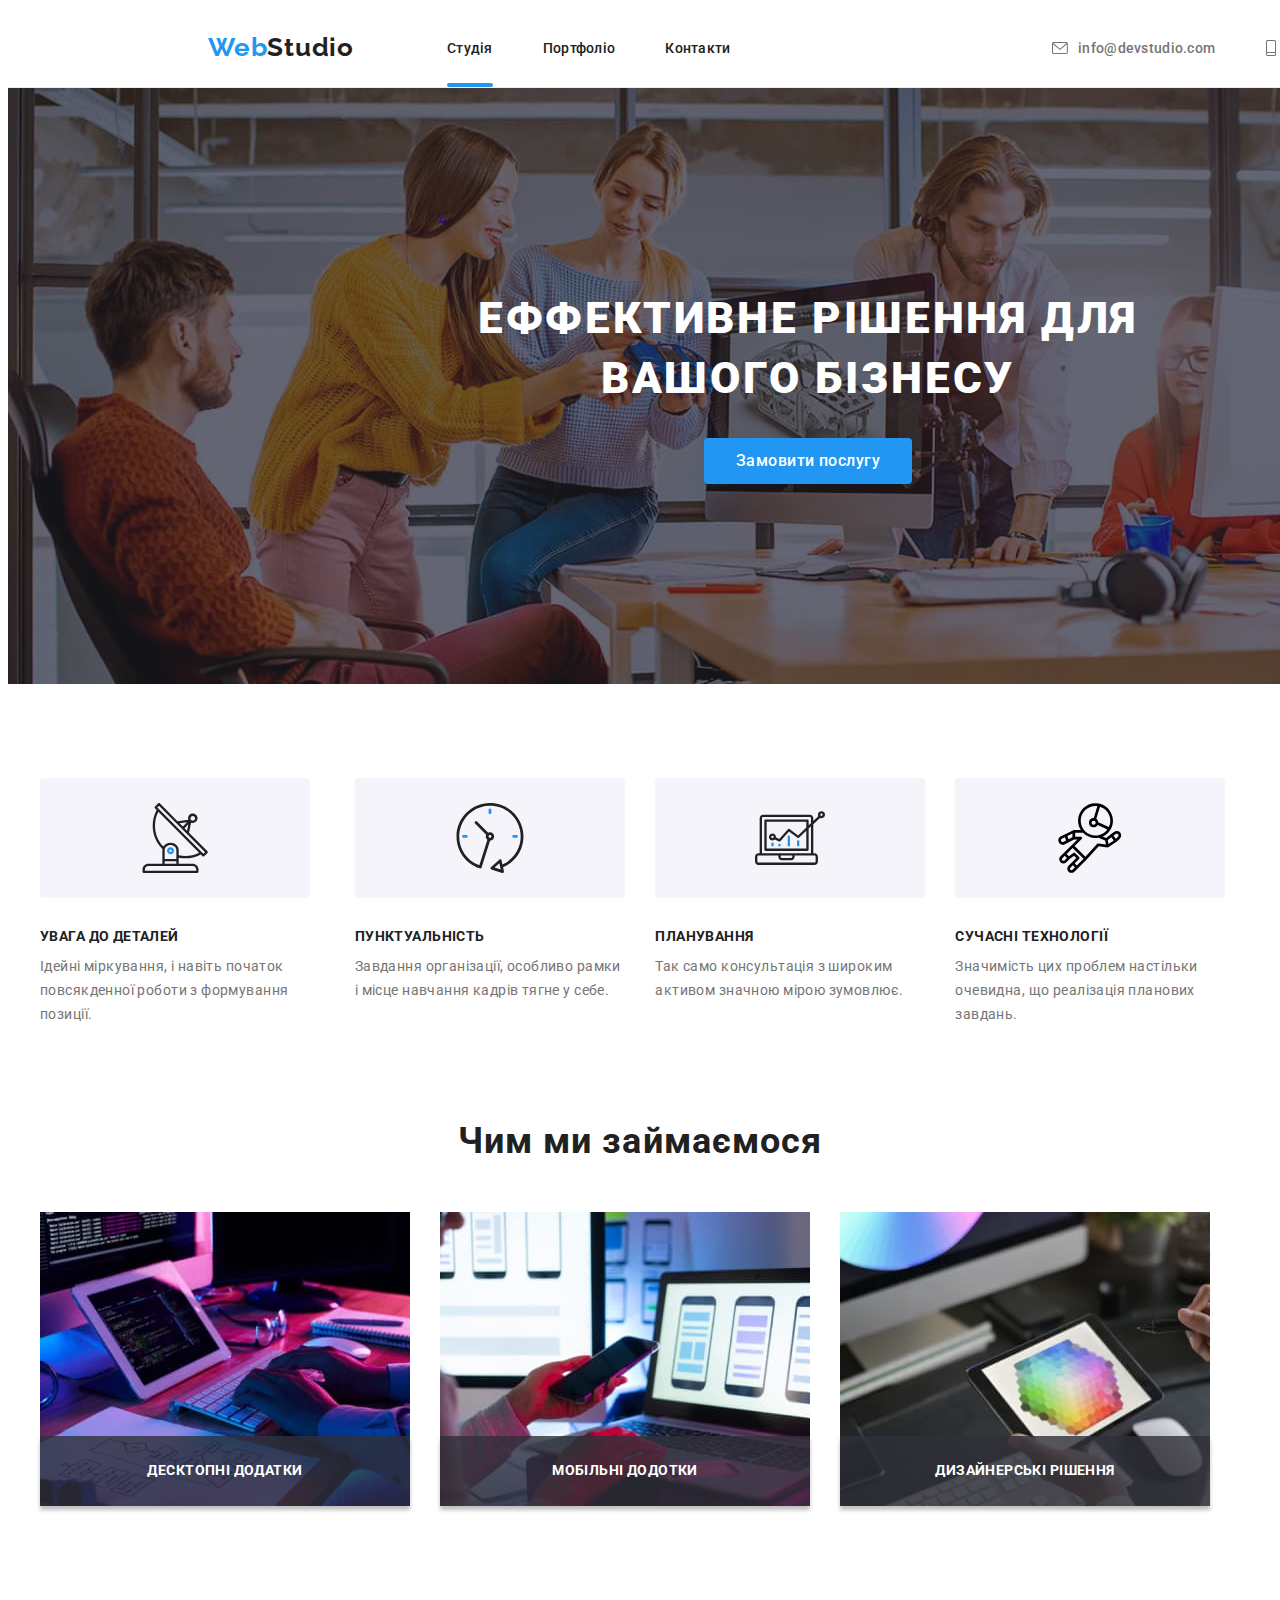
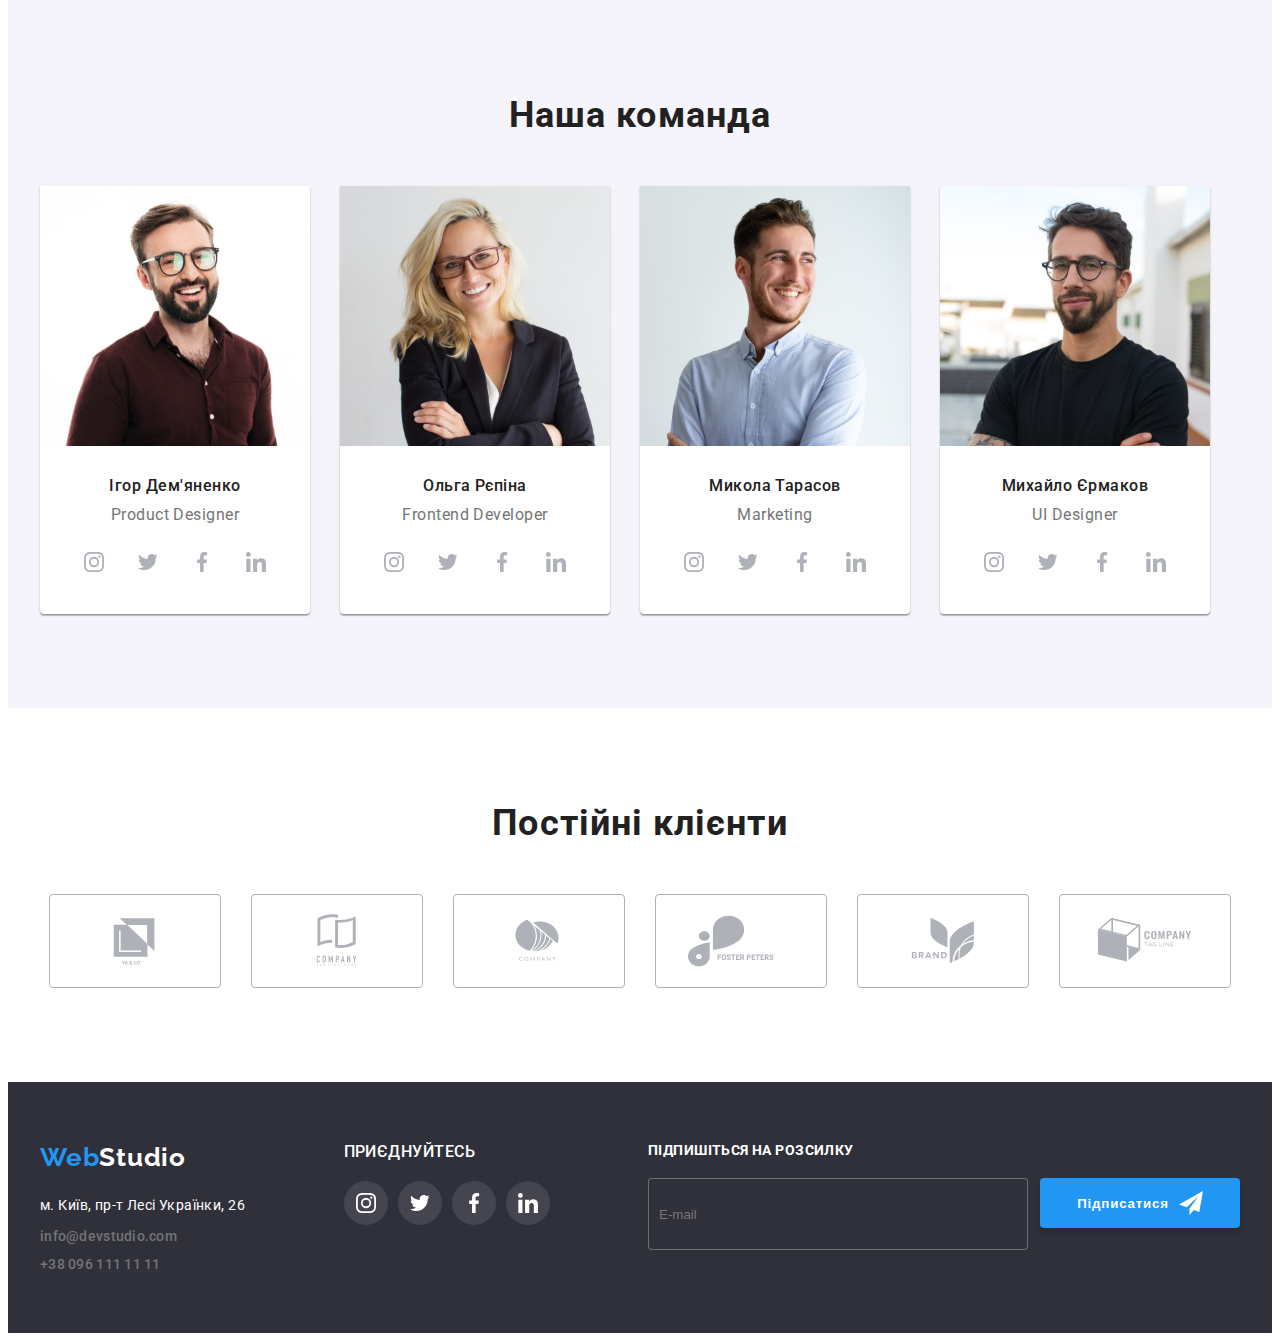
==== index.html @ 44f6d8c1 "1" ====
<!DOCTYPE html>
<html lang="uk">
  <head>
    <meta charset="UTF-8" />
    <meta http-equiv="X-UA-Compatible" content="IE=edge" />
    <meta name="viewport" content="width=device-width, initial-scale=1.0" />
    <title>Студія</title>
    <link rel="preconnect" href="https://fonts.googleapis.com">
<link rel="preconnect" href="https://fonts.gstatic.com" crossorigin>
<link href="https://fonts.googleapis.com/css2?family=Raleway:wght@700&family=Roboto:wght@400;500;700;900&display=swap" 
rel="stylesheet">
<link rel="stylesheet" href="https://cdnjs.cloudflare.com/ajax/libs/modern-normalize/1.1.0/modern-normalize.min.css" integrity="sha512-wpPYUAdjBVSE4KJnH1VR1HeZfpl1ub8YT/NKx4PuQ5NmX2tKuGu6U/JRp5y+Y8XG2tV+wKQpNHVUX03MfMFn9Q==" crossorigin="anonymous" referrerpolicy="no-referrer" />
<link rel="stylesheet" href="./css/styles.css">
  </head>
  <body >
    <header class="header ">
      <div class="container header-wrap ">
        <nav class="header-wrap "> 
        <!--Лого-->
        <a href="./index.html" class="link logo">Web<samp class="logo-accent">Studio</samp> </a>
        <!--Меню-->
        <ul class="header-list list header-wrap">
          <li class="header-item">
            <a class="header-link link carrent" href="./index.html">Студія</a>
          </li>
          <li class="header-item">
            <a class="header-link link" href="./portfolio.html">Портфоліо</a>
          </li>
          <li class="header-item">
            <a class="header-link link" href="">Контакти</a>
          </li>
        </ul>
      </nav> 
      <!--Контакти-->
      <ul class="contakt-list list header-wrap">
      <li class="contakt-item">
        <a class="contakt-link contakt-link-wrap link"  href="mailto::info@devstudio.com">
          <svg class="contakt-icon-icon" width="16px" height="12px">
                    <use href="./imeges/symbol-defs.svg#icon-mail">
                    </use>
                  </svg> info@devstudio.com
                </a>
        </li>
        <li class="contakt-item">
      <a class="contakt-link contakt-link-wrap link" href="tel:+380961111111">
          <svg class="contakt-icon-icon" width="12px" height="16px">
                    <use href="./imeges/symbol-defs.svg#icon-tel">
                    </use>
                  </svg>
               +38 096 111 11 11
              </a>
      </li>
       </ul>
       </div>   
    </header>
    <!--Мейн-->
    <main>
      <section class="hero section ">
          <div class="container ">  
      <h1 class="hero-title">Еффективне рішення для вашого бізнесу</h1>
      <button type="button" class="hero-btb" data-modal-open>Замовити послугу</button>
    </div>
    </section>
     <!--Наші переваги--> 
    <section class="about section">
      <div class="container ">
      <h2 class="about-title">Наші переваги</h2>
        <ul class="about-list list wrap">
        <li class="about-item">
          <div class="abaut-icon"><svg class="" width="70px" height="70px">
            <use href="./imeges/symbol-defs.svg#icon-vektor-v"></use>
          </svg>
          </div>
          <h3 class="about-after-title">УВАГА ДО ДЕТАЛЕЙ</h3>
          <p class="about-text">
            Ідейні міркування, і навіть початок повсякденної роботи з формування
            позиції.
          </p>
        </li>
        <li class="about-item"> 
          <div class="abaut-icon"><svg class="" width="70px" height="70px">
            <use href="./imeges/symbol-defs.svg#icon-vektor-t"></use>
          </svg>
          </div>
          <h3 class="about-after-title">ПУНКТУАЛЬНІСТЬ</h3>
          <p class="about-text">
            Завдання організації, особливо рамки і місце навчання кадрів тягне у
            себе.
          </p>
        </li>
        <li  class="about-item">
          <div class="abaut-icon"><svg class="" width="70px" height="70px">
            <use href="./imeges/symbol-defs.svg#icon-vektor-tr"></use>
          </svg>
          </div>
          <h3 class="about-after-title">ПЛАНУВАННЯ</h3>
          <p class="about-text">
            Так само консультація з широким активом значною мірою зумовлює.</p>
        </li>
        <li>
          <div class="abaut-icon"><svg class="" width="70px" height="70px">
            <use href="./imeges/symbol-defs.svg#icon-vektor-f"></use>
          </svg>
          </div>
          <h3 class="about-after-title">СУЧАСНІ ТЕХНОЛОГІЇ </h3>
          <p class="about-text">
            Значимість цих проблем настільки очевидна, що реалізація планових
            завдань.
          </p>
        </li>
      </ul>
      </div>
      </section>
      <!--Чим ми займаємося-->
      <section class="project section">
        <div class="container ">
        <h2 class="project-title">Чим ми займаємося</h2>
        <ul class="project-list list wrap">
          <li class="project-item"><img src="./imeges/img.jpg" alt="tablet" width="370" />
          <p class="project-text">Десктопні додатки</p>
          </li>
          <li class="project-item"><img src="./imeges/img1.jpg" alt="laptop and smartphone" width="370" />
           <p class="project-text">Мобільні додотки</p>
          </li>
          <li class="project-item"><img src="./imeges/img2.jpg" alt="tablet" width="370" />
           <p class="project-text"> Дизайнерські рішення</p>
          </li>
        </ul>
       </div>
      </section>
      <!--Наша команда-->
      <section class="team section">
         <div class="container ">
        <h2 class="team-title">Наша команда</h2>
        <ul class="team-list list wrap">
          <li class="team-item">
              <img src="./imeges/timeimg1.jpg" alt="man" width="270"  />
              <div class="team-description">
                <h3 class="team-after-title">Ігор Дем'яненко</h3>
                 <p class="team-text"> Product Designer</p>
                 <ul class="team-icon-list list">
              <li class="team-icon-item">
                <a class="team-icon-link" href="">  
                  <svg class="team-icon-icon" width="20px" height="20px">
                    <use href="./imeges/symbol-defs.svg#icon-instagram">
                    </use>
                  </svg>
                </a>
              </li>
              <li class="team-icon-item">
                <a class="team-icon-link" href="">
                  <svg class="team-icon-icon" width="20px" height="20px">
                    <use href="./imeges/symbol-defs.svg#icon-tweter">
                    </use>
                  </svg>
                </a>
              </li>
              <li class="team-icon-item">
                <a class="team-icon-link" href="">
                  <svg class="team-icon-icon" width="20px" height="20px">
                    <use href="./imeges/symbol-defs.svg#icon-facebook">
                    </use>
                  </svg>
                </a>
              </li>
              <li class="team-icon-item">
                <a class="team-icon-link" href="">
                  <svg class="team-icon-icon" width="20px" height="20px">
                    <use href="./imeges/symbol-defs.svg#icon-linkedin">
                    </use>
                  </svg>
                </a>
              </li>

            </ul>
              </div>
          
          </li>
          <li class="team-item">
              <img src="./imeges/timeimg2.jpg" alt="woman" width="270" />
             <div class="team-description">
              <h3 class="team-after-title">Ольга Рєпіна </h3>
             <p class="team-text">Frontend Developer</p>
             <ul class="team-icon-list list">
              <li class="team-icon-item">
                <a class="team-icon-link" href="">  
                  <svg class="team-icon-icon" width="20px" height="20px">
                    <use href="./imeges/symbol-defs.svg#icon-instagram">
                    </use>
                  </svg>
                </a>
              </li>
              <li class="team-icon-item">
                <a class="team-icon-link" href="">
                  <svg class="team-icon-icon" width="20px" height="20px">
                    <use href="./imeges/symbol-defs.svg#icon-tweter">
                    </use>
                  </svg>
                </a>
              </li>
              <li class="team-icon-item">
                <a class="team-icon-link" href="">
                  <svg class="team-icon-icon" width="20px" height="20px">
                    <use href="./imeges/symbol-defs.svg#icon-facebook">
                    </use>
                  </svg>
                </a>
              </li>
              <li class="team-icon-item">
                <a class="team-icon-link" href="">
                  <svg class="team-icon-icon" width="20px" height="20px">
                    <use href="./imeges/symbol-defs.svg#icon-linkedin">
                    </use>
                  </svg>
                </a>
              </li>

            </ul>
             </div>
          </li>
          <li class="team-item">
              <img src="./imeges/timeimg3.jpg" alt="man" width="270" />
              <div class="team-description">
              <h3 class="team-after-title">Микола Тарасов</h3>
              <p class="team-text">Marketing</p> 
              <ul class="team-icon-list list">
              <li class="team-icon-item">
                <a class="team-icon-link" href="">  
                  <svg class="team-icon-icon" width="20px" height="20px">
                    <use href="./imeges/symbol-defs.svg#icon-instagram">
                    </use>
                  </svg>
                </a>
              </li>
              <li class="team-icon-item">
                <a class="team-icon-link" href="">
                  <svg class="team-icon-icon" width="20px" height="20px">
                    <use href="./imeges/symbol-defs.svg#icon-tweter">
                    </use>
                  </svg>
                </a>
              </li>
              <li class="team-icon-item">
                <a class="team-icon-link" href="">
                  <svg class="team-icon-icon" width="20px" height="20px">
                    <use href="./imeges/symbol-defs.svg#icon-facebook">
                    </use>
                  </svg>
                </a>
              </li>
              <li class="team-icon-item">
                <a class="team-icon-link" href="">
                  <svg class="team-icon-icon" width="20px" height="20px">
                    <use href="./imeges/symbol-defs.svg#icon-linkedin">
                    </use>
                  </svg>
                </a>
              </li>

            </ul>
              </div>
          </li>
          <li class="team-item">
              <img src="./imeges/timeimg4.jpg" alt="man" width="270" />
              <div class="team-description ">
              <h3 class="team-after-title">Михайло Єрмаков</h3>
              <p class="team-text"> UI Designer</p>
              <ul class="team-icon-list list">
              <li class="team-icon-item">
                <a class="team-icon-link" href="">  
                  <svg class="team-icon-icon" width="20px" height="20px">
                    <use href="./imeges/symbol-defs.svg#icon-instagram">
                    </use>
                  </svg>
                </a>
              </li>
              <li class="team-icon-item">
                <a class="team-icon-link" href="">
                  <svg class="team-icon-icon" width="20px" height="20px">
                    <use href="./imeges/symbol-defs.svg#icon-tweter">
                    </use>
                  </svg>
                </a>
              </li>
              <li class="team-icon-item">
                <a class="team-icon-link" href="">
                  <svg class="team-icon-icon" width="20px" height="20px">
                    <use href="./imeges/symbol-defs.svg#icon-facebook">
                    </use>
                  </svg>
                </a>
              </li>
              <li class="team-icon-item">
                <a class="team-icon-link" href="">
                  <svg class="team-icon-icon" width="20px" height="20px">
                    <use href="./imeges/symbol-defs.svg#icon-linkedin">
                    </use>
                  </svg>
                </a>
              </li>

            </ul> 
              </div>
          </li>
        </ul>
         </div>
      </section>
      <!-------ПОСТІЙНІ_КЛІЄНТИ------------>
      <section class="customers section">
        <div class="container">
        <h2 class="customers-title team-title" >Постійні клієнти</h2>
        <ul class="customers-list list">

         <li class="customers-item">
          <a class="customers-link" href="">
          <svg class="customers-icon" width="106px"height="60px">
            <use href="./imeges/symbol-defs.svg#icon-logo-one" ></use>
          </svg>
          </a>
        </li>
        <li class="customers-item">
          <a class="customers-link" href="">
          <svg class="customers-icon" width="106px"height="60px">
            <use href="./imeges/symbol-defs.svg#icon-logo" ></use>
          </svg>
          </a>
        </li>
        <li class="customers-item">
          <a class="customers-link" href="">
          <svg class="customers-icon" width="106px"height="60px">
            <use href="./imeges/symbol-defs.svg#icon-logo-two" ></use>
          </svg>
          </a>
        </li>
        <li class="customers-item">
          <a class="customers-link" href="">
          <svg class="customers-icon" width="106px"height="60px">
            <use href="./imeges/symbol-defs.svg#icon-logo-three " ></use>
          </svg>
          </a>
        </li>
        <li class="customers-item">
          <a class="customers-link" href="">
          <svg class="customers-icon" width="106px"height="60px">
            <use href="./imeges/symbol-defs.svg#icon-logo-four" ></use>
          </svg>
          </a>
        </li>
        <li class="customers-item">
          <a class="customers-link" href="">
          <svg class="customers-icon" width="106px"height="60px">
            <use href="./imeges/symbol-defs.svg#icon-logo-five" ></use>
          </svg>
          </a>
        </li>
        </ul>
        </div>
      </section>  
    </main>
    <!--Футер-->
    <footer class="footer">
      <div class="container footer-box ">
        <div class="">
        <a href="./index.html" class="link logo-foter ">Web<span class="logo-accent-footer">Studio</span> </a>
      <address class="footer-adress">
      <ul class="footer-list list">
    <li class="footer-iten">
        <a class="footer-link link" href="https://goo.gl/maps/iibPYUfsiWBmzwQZ7" target="_blank"
      rel="noopener noreferrer nonFOLOW">м. Київ, пр-т Лесі Українки, 26 
    </a> 
    </li>
     <li class="footer-iten">
       <a class="contakt-link link" href="mailto:info@devstudio.com">info@devstudio.com</a>
     </li>
      <li class="footer-iten">
        <a class="contakt-link link" href="tel:+380961111111">+38 096 111 11 11 </a>
      </li>
      </ul>
      </address>

      </div>

      <div class="footer-icon-box">
        <h3 class="footer-icon-title">ПРИЄДНУЙТЕСЬ</h3>
        <ul class="footer-icon-list list">
              <li class="footer-icon-item">
                <a class="footer-icon-link" href="">  
                  <svg class="footer-icon-icon" width="20px" height="20px">
                    <use href="./imeges/symbol-defs.svg#icon-instagram">
                    </use>
                  </svg>
                </a>
              </li>
              <li class="footer-icon-item">
                <a class="footer-icon-link" href="">
                  <svg class="footer-icon-icon" width="20px" height="20px">
                    <use href="./imeges/symbol-defs.svg#icon-tweter">
                    </use>
                  </svg>
                </a>
              </li>
              <li class="footer-icon-item">
                <a class="footer-icon-link" href="">
                  <svg class="footer-icon-icon" width="20px" height="20px">
                    <use href="./imeges/symbol-defs.svg#icon-facebook">
                    </use>
                  </svg>
                </a>
              </li>
              <li class="footer-icon-item">
                <a class="footer-icon-link" href="">
                  <svg class="footer-icon-icon" width="20px" height="20px">
                    <use href="./imeges/symbol-defs.svg#icon-linkedin">
                    </use>
                  </svg>
                </a>
              </li>
            </ul>
            </div>
        <form class="footer-form">
          <h3 class="title-email-footer">ПІДПИШІТЬСЯ НА РОЗСИЛКУ</h3> 
          <div class="email-imput-wrap">
          <input  type="email"
               name="useremail"
               class="imput-email-footer"
               placeholder="E-mail"
               /> 
                 <button type="submit" class="btb-email-foter">Підписатися  
                   <svg class="foter-btb-icon" width="24px" height="24px">
                    <use href="./imeges/symbol-defs.svg#icon-icon-send">
                    </use>
                  </svg>
                </button>
               </div>
               </form>   
              </div>
    </footer>
    <!-- Модалка -->
    <div class="bacdrop is-hidden" data-modal>
      <div class="modal">
        <button type="button" class="modal-button-close" data-modal-close> 
          <svg class="" width="10px" height="10px">
                    <use href="./imeges/symbol-defs.svg#icon-modalbutton">
                    </use>
                  </svg>
                    </button>
                   <h2 class="modal-title">
                    Залиште свої дані, ми вам передзвонимо
                  </h2>
                  <form class="oline-form">
                  <div>
                    <div class="modal-imput-icon-position">
                  <label for="username" class="modal-label">
                    <span class="modal-text-label">Ім'я</span>
                    <input  type="text"
                     name="username"
                      class="modal-imput"
                       placeholder="Ім'я"/>
                    <svg class="modal-imput-icon" width="12px" height="12px">
                    <use href="./imeges/symbol-defs.svg#icon-person-black">
                    </use>
                  </svg>

                  </label>
                  </div>
                   <div class="modal-imput-icon-position">
                  <label><span class="modal-text-label">Телефон</span>
                   
                    <input  type="tel"
                     name="usertel" class="modal-imput"
                      placeholder="Телефон"/>
                    <svg class="modal-imput-icon"
                     width="13px"
                      height="13px">
                    <use href="./imeges/symbol-defs.svg#icon-phone-black">
                    </use>
                  </svg>
                  
                  </label>
                  </div>
                  
                  <div class="modal-imput-icon-position">
                  <label> <span class="modal-text-label">Пошта</span>
                    
                    <input  type="email"
                     name="useremail"
                      class="modal-imput" 
                      placeholder="Пошта"/>
                    <svg class="modal-imput-icon" width="15px" height="12px">
                    <use href="./imeges/symbol-defs.svg#icon-email-black">
                    </use>
                  </svg>
          
                  </label>
                  </div>
                  
                  <div class="modal-imput-icon-position">
                  <label> <span class="modal-text-label">Коментар</span>
                    <textarea class="textarea-modal" name="feedback" rows="5" placeholder="Введіть текст"></textarea>
                  </label>
                  </div>
                <div class="modal-checkbox-position">
                   <input class="modal-checkbox" 
                          type="checkbox" 
                          name="agree"
                          id="agree" 
                          value="true"
                          />
                          <label for="agree" class="modal-checkbox-label" >
                            <span class="checkbox-castom">
                            <svg class="modal-checkbox-icon" width="11px" height="8px">
                               <use href="./imeges/symbol-defs.svg#icon-checkbox"></use>
                                      </svg> 
                                      </span>
                                  <div class="modal-checkbox-text">Погоджуюся з розсилкою та приймаю</div><a href="" class="modal-checkbox-link">Умови договору</a>
                                  </label>
                  </div>
                  <div class="modal-btb-wrap">
                  <button class="modal-btb-send" type="submit">
                    <span class="modal-btb-send-text">Відправити</span>
                  </button>
                  </form>
                  </div>

      </div>
    </div>
    <script src="./js/modal.js"></script>
  </body>
</html>
---- css/styles.css ----
:root{
  --body-text-color:#212121;
  --color-h1-title:#FFFFFF;
  --text-link-color-hover:#2196F3;
  --title-color:#212121;
  --text-color:#757575;
  --buton-background-color-hover:#064f8a;;
  --color-ddress:#757575;
  --tex-buton-color:#FFFFFF;
  --buton-background-color:#2196F3;
  --hero-backgrount-color: #2F303A;
  --fotter-backgrount-color:#2F303A;
  --team-backgrount-color:#F5F4FA;
  --logo-one-color:#2196F3;
  --logo-two-color:#212121;
  --buton-work-color:#212121;
  --buton-work-backgrount-color:#F5F4FA;
  --buton-work-color-hover:#FFFFFF;
  --buton-work-backgrount-hover:#2196F3;
}
/* Скидання */
p,h1,h2,h3,h4,h5,h6{
  margin:0;
}
ul{
  margin: 0;
  padding-left: 0;
}
body{ font-family: 'Roboto',sans-serif;
color: var(--body-text-color);
}

.list {
list-style:none;
}
.link {
text-decoration:none;
}
.section{
  padding-top: 94px;
  padding-bottom: 94px;
}
img{
  display: block;
  max-width: 100%;
  height: auto;
}
/*--------HEDER------*/
.header{width: 1600px;
   margin: auto;
   background-repeat:no-repeat;
   background-position: center;
   background-size: cover;

  border-bottom:1px solid #ECECEC;  
}
.header-conect{
  margin-left: auto;
}
.header-nav{
}
.header-wrap{
  display: flex;
  align-items: center;
}
.container{
  width: 1200px;
  margin-left: auto;
  margin-right: auto;
  padding-left:15px;
  padding-right: 15px;
  /* outline: 2px solid red; */

}
.logo {
font-family:'Raleway',sans-serif;
font-style:none; 
font-weight: 700;
font-size: 26px;
line-height:calc(31/26);
letter-spacing: 0.03em;
color:var(--logo-one-color);
margin-right: 93px;
padding-top: 24px;
padding-bottom: 24px;
}
.logo-accent{
font-family:'Raleway',sans-serif;
font-style:none; 
font-weight: 700;
font-size: 26px;
line-height:calc(31/26);
letter-spacing: 0.03em;
color:var(--logo-two-color);
}
.header-list{
  text-align: center;
}
.header-item:not(:last-child){
  margin-right: 50px;
}

.header-link {
font-weight: 500;
font-size: 14px;
line-height: calc(16/14);
letter-spacing: 0.02em;
color:var(--title-color);
transition: color 250ms cubic-bezier(0.4, 0, 0.2, 1);

}
 .header-link:hover,
.header-link:focus{
  color:var(--text-link-color-hover);
}
.carrent{
  position: relative;
}
.carrent::after{
  position: absolute;
  content: "";
  width: 100%;
  height: 4px;
  border-radius: 4px;
  left: 0; 
  background-color: #2196F3;
  bottom: -31px;
}
.contakt-list{
text-align: center;
margin-left: auto;

}
.contakt-item:not(:last-child){
  margin-right:50px;
 
}

.contakt-link {
font-weight: 500;
font-size: 14px;
line-height:calc(16/14);
letter-spacing: 0.02em;
color:var(--color-ddress);

}
.contakt-link-wrap{
  display: flex;
align-items: center;
justify-content: center;
transition: color 250ms cubic-bezier(0.4, 0, 0.2, 1);
}

.contakt-link:hover,
.contakt-link:focus{
color:var(--text-link-color-hover);
}
.contakt-icon-icon{
  fill: currentColor;
  margin-right: 10px;
} 
/*--------------HERO-------------------*/
.hero{
  
  background-color: var(--hero-backgrount-color);
   text-align: center;
   padding-top: 200px;
   padding-bottom: 200px;
   background-image:
   linear-gradient(
    rgba(47, 48, 58, 0.4),
    rgba(47, 48, 58, 0.4))
   ,url(../imeges/bagraudhero.jpg);
   width: 1600px;
   margin-left: auto;
   margin-right: auto;
   background-repeat:no-repeat;
   background-position: center;
   background-size: cover;
  
  
}  
.hero-title {
font-weight: 900;
font-size: 44px;
line-height:calc(60/44);
text-align: center;
letter-spacing: 0.06em;
text-transform: uppercase;
color:var(--color-h1-title);
margin-bottom: 30px;
margin-left: auto;
margin-right: auto;
max-width: 696px;
}
.hero-btb {
font-family: inherit;
cursor:pointer;
font-weight: 500;
font-size: 16px;
line-height:calc(26/16);
text-align: center;
letter-spacing: 0.03em;
color: var(--tex-buton-color);
background:var(--buton-background-color);
border-radius: 4px; 
border: transparent;
padding-top: 10px;
padding-bottom: 10px;
padding-left: 32px;
padding-right: 32px;
transition:background-color 250ms cubic-bezier(0.4, 0, 0.2, 1);
}


.hero-btb:focus,
.hero-btb:hover{
background: var(--buton-background-color-hover);
}
/*-----------ABOUT_Наші переваги-------------*/
.about {
  
}
.wrap{
  display: flex;
}
.about-title {
  position: absolute;
  white-space: nowrap;
  width: 1px;
  height: 1px;
  overflow: hidden;
  border: 0;
  padding: 0;
  clip: rect(0 0 0 0);
  clip-path: inset(50%);
  margin: -1px;
}
.about-list {
}
.about-item:not(:last-child){
  margin-right:30px;
}
.about-after-title{
ffont-weight: 700;
font-size: 14px;
line-height: 16px;
letter-spacing: 0.03em;
text-transform: uppercase;
color:var(--title-color);
margin-bottom: 10px;
}
.about-text {
font-size: 14px;
line-height:calc(24 / 14);
letter-spacing: 0.03em;
color:var(--text-color);
}
.abaut-icon{
  border-radius:4px;
  width:270px;
  height: 120px;
  margin-bottom: 30px;
  display: flex;
  align-items: center;
  justify-content: center;
  background-color:#F5F4FA;
}
/*--------------------PROJECT----------------------------*/
.project 
{
  padding-top: 0;
}
.project-title {
font-weight: 700;
font-size: 36px;
line-height:calc(42 / 36);
text-align: center;
letter-spacing: 0.03em;
color:var(--title-color);
margin-bottom:50px;
}
.project-list {
}
.project-item{
  position: relative;
}
.project-item:not(:last-child) {
  margin-right: 30px;
}
.project-text{
  position: absolute;
    background-color: rgba(47, 48, 58, 0.8);
    width: 370px;
    height: 70px;
    box-shadow: 0px 4px 4px rgb(0 0 0 / 25%);
    font-weight: 700;
    font-size: 14px;
    line-height: 1.14;
    letter-spacing: 0.03em;
    text-transform: uppercase;
    color: #FFFFFF;
    bottom: 0;
    left: 0;
    display: flex;
    align-items: center;
    justify-content: center;
}

/*---------------------TEAM---------------------------------*/
.team {
  
  background-color: var(--team-backgrount-color);
}
.team-title {
font-weight: 700;
font-size: 36px;
line-height:calc( 42 / 36);
text-align: center;
letter-spacing: 0.03em;
color:var(--title-color);
margin-bottom: 50px;;
}
.team-list {
}
.list {
}
.team-item:not(:last-child) {
  margin-right: 30px;
}
.team-item{
  border: #757575;
  box-shadow: 0px 1px 3px rgba(0, 0, 0, 0.12), 0px 1px 1px rgba(0, 0, 0, 0.14), 0px 2px 1px rgba(0, 0, 0, 0.2);
  border-radius: 0px 0px 4px 4px;
  background-color: #FFFFFF;
}
.team-after-title {
font-weight: 500;
font-size: 16px;
line-height:calc(19 / 16);
text-align: center;
letter-spacing: 0.03em;
color:var(--title-color);
margin-bottom: 10px;
}
.team-text{
font-size: 16px;
line-height:calc(19 / 16);
text-align: center;
letter-spacing: 0.03em;
color:var(--text-color);
margin-bottom: 16px;
}
.team-description{
padding-top: 30px;
padding-bottom: 30px;}

.team-icon-list {display: flex;
  justify-content: center;
  gap:10px;
}
.team-icon-item {
 
}
.team-icon-link {
   width: 44px;
  height: 44px;
  border-radius: 50%;
  background-color:#FFFFFF;
  display: flex;
  align-items: center;
  justify-content: center;
  color: #AFB1B8;
  transition: color 250ms cubic-bezier(0.4, 0, 0.2, 1),
  background-color 250ms cubic-bezier(0.4, 0, 0.2, 1);
}
.team-icon-icon{
  fill: currentColor;

  
}
.team-icon-link:hover,.team-icon-link:focus{
  background-color: #2196F3;
  color: #FFFFFF;
}
/*-------------ПОСТІЙНІ_КЛІЄНТИ------------*/
.customers {
}
.customers-title {
}
.customers-list {
  display: flex; 
  align-items: center;
  justify-content: center;
  gap: 30px;
  
}

.customers-link {
  width: 170px;
  height: 92px; 
  border: 1px solid #AFB1B8;
  border-radius: 4px;
  display: flex;
  align-items: center;
  justify-content: center;
  color: #AFB1B8;
  transition: color 250ms cubic-bezier(0.4, 0, 0.2, 1);
}

.customers-icon {
  fill:currentColor;
  
}

.customers-link:hover,.customers-link:focus{
 border: 1px solid #2196F3;
 color: #2196F3;
 
}
/*-------------ФУТЕР--------------*/
.footer {
  
  background-color: #2F303A;
  padding-top: 60px;
  padding-bottom: 60px;
  display: flex;

}
.footer{
  display: flex;
  
}
.footer-list{
}

.footer-iten:not(:last-child) {
  margin-bottom: 9px;
}
.footer-link {
font-style: inherit;
font-size: 14px;
line-height:calc(24 / 14);
letter-spacing: 0.03em;
color: var(--tex-buton-color);
margin-bottom:20px;
transition: color 250ms cubic-bezier(0.4, 0, 0.2, 1);
}
.footer-link:focus,
.footer-link:hover{
color: var(--text-link-color-hover);

} 
.logo-foter{
font-family:'Raleway',sans-serif;
font-style:none; 
font-weight: 700;
font-size: 26px;
line-height:calc(31 / 26);
letter-spacing: 0.03em;
color:var(--logo-one-color);
margin-bottom:20px;
display: block;
}
.logo-accent-footer{
color: var(--color-h1-title);
}
.footer-adress{
  font-style: normal;
  display: flex;
  
}
.footer-icon-box{
}
.footer-icon-title{
font-weight: 500;
font-size: 16px;
line-height:calc(19 / 16);

letter-spacing: 0.03em;
color:var(--color-h1-title);
margin-bottom: 20px;
}
.footer-icon-list {display: flex;
  justify-content: center;
  gap:10px;
}
.footer-icon-item {
 
}
.footer-icon-link {
   width: 44px;
  height: 44px;
  border-radius: 50%;
  background-color:rgba(255, 255, 255, 0.1);
  display: flex;
  align-items: center;
  justify-content: center;
  color:#FFFFFF;
   transition-property: background-color, color;
  transition-duration: 250ms;
  transition-timing-function: cubic-bezier(0.4, 0, 0.2, 1);
  transition-delay: 0;
}
.footer-icon-icon{
  fill: currentColor;
}

.footer-icon-link:hover,.footer-icon-link:focus{
  background-color: #2196F3;
  color: #FFFFFF;
  
}
.footer-box{
  display: flex;
  justify-content: space-between;
}
.footer-form{

}
.email-imput-wrap{
  display: flex;
  
}
.title-email-footer{
  margin-bottom: 20px;
font-weight: 700;
font-size: 14px;
line-height:calc(16/ 14);
letter-spacing: 0.03em;
text-transform: uppercase;
color: #FFFFFF;


}
.imput-email-footer{
  width: 358px;
  height: 50px;
  padding: 10px;
  background-color: #2F303A;
  border: 1px solid rgba(255, 255, 255, 0.3);
  box-shadow: drop-shadow(0px 4px 4px rgba(0, 0, 0, 0.15));
  border-radius: 4px;
  color: #ECECEC;
  outline: transparent;
}
.imput-email-footer:focus{
  border-color:  #2196F3;
}
.btb-email-foter{
  padding: 10px 28px;
  width: 200px;
  height: 50px;
  margin-top: 108p;
  margin-left: 12px;
  background: #2196F3;
  box-shadow: 0px 4px 4px rgba(0, 0, 0, 0.15);
  border-radius: 4px;
  border: transparent;
   font-weight: 700;
   text-align: center;
  letter-spacing: 0.06em;
  color: #FFFFFF;
  display: flex;
  align-items: center;
  justify-content: center;
  cursor: pointer;
}
.foter-btb-icon{
  margin-left: 10px;
  fill: #FFFFFF;
}

/*------------МОДАЛКА----------- */
.bacdrop{
  width: 100%;
  height: 100%;
  position: fixed;
  top: 0;
  background-color:rgba(161, 155, 155, 0.774);
  transition: opacity 250ms cubic-bezier(0.4, 0, 0.2, 1),
   visibility 250ms cubic-bezier(0.4, 0, 0.2, 1);

}
.bacdrop.is-hidden .modal{
  transform: translate(-50%, -50%) scale(0) ;

}

.modal{
  width: 528px;
  min-height: 581px;
  background-color: #FFFFFF;
  position: absolute;
  top: 50%;
  left: 50%;
  transform: translate(-50%, -50%);
  bbox-shadow: 0px 1px 3px rgba(0, 0, 0, 0.12), 0px 1px 1px rgba(0, 0, 0, 0.14), 0px 2px 1px rgba(0, 0, 0, 0.2);
  border-radius: 4px;
  transform: translate(-50, -50)scale(1);
  transition:transform 250ms linear;
  padding: 40px;
}
.modal-button-close {
position: absolute;
width: 30px;
height: 30px;
border-radius: 50%;
background: transparent;
border: 1px solid rgba(0, 0, 0, 0.1);
right:10px;
top: 10px;
display: flex;
align-items: center;
justify-content: center;
cursor: pointer;
}
.modal-button-close:hover, .modal-button-close:focus{
  fill: #2196F3;
}
.is-hidden{
  opacity: 0;
  visibility: hidden;
  pointer-events: none;
}
.modal-title{
font-weight: 700;
font-size: 20px;
line-height: 23px;
text-align: center;
letter-spacing: 0.03em;
color: #212121;
text-align: center;
margin-bottom: 15px;
}
.modal-imput{
width: 440px;
height: 40px;
margin-bottom: 15px;
border: 1px solid rgba(33, 33, 33, 0.2);
border-radius: 4px;
padding-left: 32px;
outline: transparent;
}
.modal-imput:focus,.modal-imput:hover{
 border-color: #2196F3;
 }
 .modal-imput:focus + .modal-imput-icon,.modal-imput:hover + .modal-imput-icon{
 fill: #2196F3;
 }

.modal-text-label{
font-weight: 400;
font-size: 12px;
line-height:calc(14/ 12);
letter-spacing: 0.01em;
color: #757575;
display: flex;
flex-direction: column;
 margin-bottom: 4px;
}
.modal-imput-icon-position{
  position: relative;
}


.modal-imput-icon{
  position: absolute;
  top: 50%;
  left: 10px;
transform: translateY(-50%);
}

.textarea-modal{
  width: 440px;
  height: 120px;
  resize: none;
  margin-bottom: 20px;
  padding: 12px 16px;
  border: 1px solid rgba(33, 33, 33, 0.2);
  border-radius: 4px; 
}
.textarea-modal:hover,.textarea-modal:focus{
  border-color: #2196F3;
}
.modal-checkbox{
  position: absolute;
  white-space: nowrap;
  width: 1px;
  height: 1px;
  overflow: hidden;
  border: 0;
  padding: 0;
  clip: rect(0 0 0 0);
  clip-path: inset(50%);
  margin: -1px;
}

.modal-checkbox-label{
  display: flex;
  align-items: center;
  margin-bottom: 30px;
}
.checkbox-castom{
width: 16px;
  height: 15px;
  border: 2px solid #303030;
  border-radius: 2px;
  margin-right: 10px;
  display: flex;
  align-items: center;
  justify-content: center;
}
.modal-checkbox-icon{
  fill: transparent;
  opacity: 0;
}
.modal-checkbox:checked + .modal-checkbox-label span{
  background-color:#2196F3;
  border: none;
}

.modal-checkbox:focus + .modal-checkbox-label span {
  border-color:#2196F3;
}

.modal-checkbox:checked + .modal-checkbox-label .modal-checkbox-icon{
  fill: #ffffff;
  opacity: 1;
}

.modal-checkbox-text{
  font-weight: 400;
font-size: 14px;
line-height:calc(24/ 14);
letter-spacing: 0.03em;
color: #757575;
margin-right: 5px;
}
.modal-checkbox-link{
  font-weight: 400;
font-size: 14px;
line-height:calc(24/ 14);
letter-spacing: 0.03em;
color: #2196F3;
}
.modal-btb-send{
  width: 200px;
  height: 50px;
  padding: 10px 52px;
  background-color: #2196F3;
  border: transparent;
  border-radius: 4px;
  box-shadow: 0px 4px 4px rgba(0, 0, 0, 0.15);
  cursor: pointer;
}
.modal-btb-send-text{
  font-weight: 700;
font-size: 16px;
line-height:calc(30/ 16);
display: flex;
align-items: center;
text-align: center;
letter-spacing: 0.06em;
color: #FFFFFF;
}
.modal-btb-wrap{
  display: flex;
  justify-content: center;
}
/*-----------PORTFOLIO-----------*/
.work {
}
.work-title 
{position: absolute;
  white-space: nowrap;
  width: 1px;
  height: 1px;
  overflow: hidden;
  border: 0;
  padding: 0;
  clip: rect(0 0 0 0);
  clip-path: inset(50%);
  margin: -1px;
}
.work-list {
  margin-bottom: 50px;
  display:flex;
  justify-content:center;
}
.work-item:not(:last-child){
  margin-right:8px;
}
.work-btb {
font-family: inherit;
cursor:pointer;
font-weight: 500;
font-size: 16px;
line-height:calc(26/16);
text-align:center;
letter-spacing: 0.03em;
color:var(--buton-work-color);
background:var(--buton-work-backgrount-color);
border-radius: 4px;
border: transparent;
padding: 6px 22px;
 transition-property: background-color,color,box-shadow;
 transition-duration: 250ms;
 transition-timing-function: cubic-bezier(0.4, 0, 0.2, 1);
}
.work-btb:focus,
.work-btb:hover{
color:var(--buton-work-color-hover);
background:var(--buton-work-backgrount-hover);
box-shadow: 0px 3px 1px rgba(0, 0, 0, 0.1), 0px 1px 2px rgba(0, 0, 0, 0.08),
 0px 2px 2px rgba(0, 0, 0, 0.12);
    
}

.work-list-projekts {
  display: flex;
  flex-wrap: wrap;
  margin: -15px;
}
.work-item-link{
  display: block;
  transition-property:box-shadow;
 transition-duration: 250ms;
 transition-timing-function: cubic-bezier(0.4, 0, 0.2, 1);
}
.work-item-link:hover,
.work-item-link:focus{
box-shadow: 0px 3px 1px rgba(0, 0, 0, 0.1), 0px 1px 2px rgba(0, 0, 0, 0.08),0px 2px 2px rgba(0, 0, 0, 0.12);
      
}
.work-item-link:hover .work-ap-text,
.work-item-link:focus .work-ap-text{
transform: translateY( 0% );
}

.work-item-projekts {
  flex-basis: calc(100% / 3 - 30px);
  margin-top: 30px;
  margin-left: 15px;
  width: calc(100% / 3 - 30px);
  margin: 15px;
}

.work-description{
padding: 20px 24px;
border: 1px solid #EEEEEE;

}
.work-after-title {
font-weight: 700;
font-size: 18px;
line-height:calc(36 / 18);
letter-spacing: 0.06em;
color:var(--title-color);

}
.work-text{
font-size: 16px;
line-height:calc(30 / 16);
letter-spacing: 0.03em;
color:var(--text-color);
margin-top: 4px;
}
.work-top-wrap{
  position: relative;
  overflow: hidden;
}
.work-ap-text{
   position: absolute;
   top: 0;
   left: 0;
   height:100%;
   font-weight: 400;
   font-size: 18px;
   line-height:calc(28 / 18);
   letter-spacing: 0.03em;
   color: #FFFFFF;
   background-color: rgba(33, 150, 243, 0.9);
   padding: 63px 24px;
   transform: translateY(100%);
   transition: color 250ms cubic-bezier(0.4, 0, 0.2, 1),
    background-color 250ms cubic-bezier(0.4, 0, 0.2, 1),
     opacity 250ms cubic-bezier(0.4, 0, 0.2, 1),
      box-shadow 250ms cubic-bezier(0.4, 0, 0.2, 1),
       transform 250ms cubic-bezier(0.4, 0, 0.2, 1);
   
}
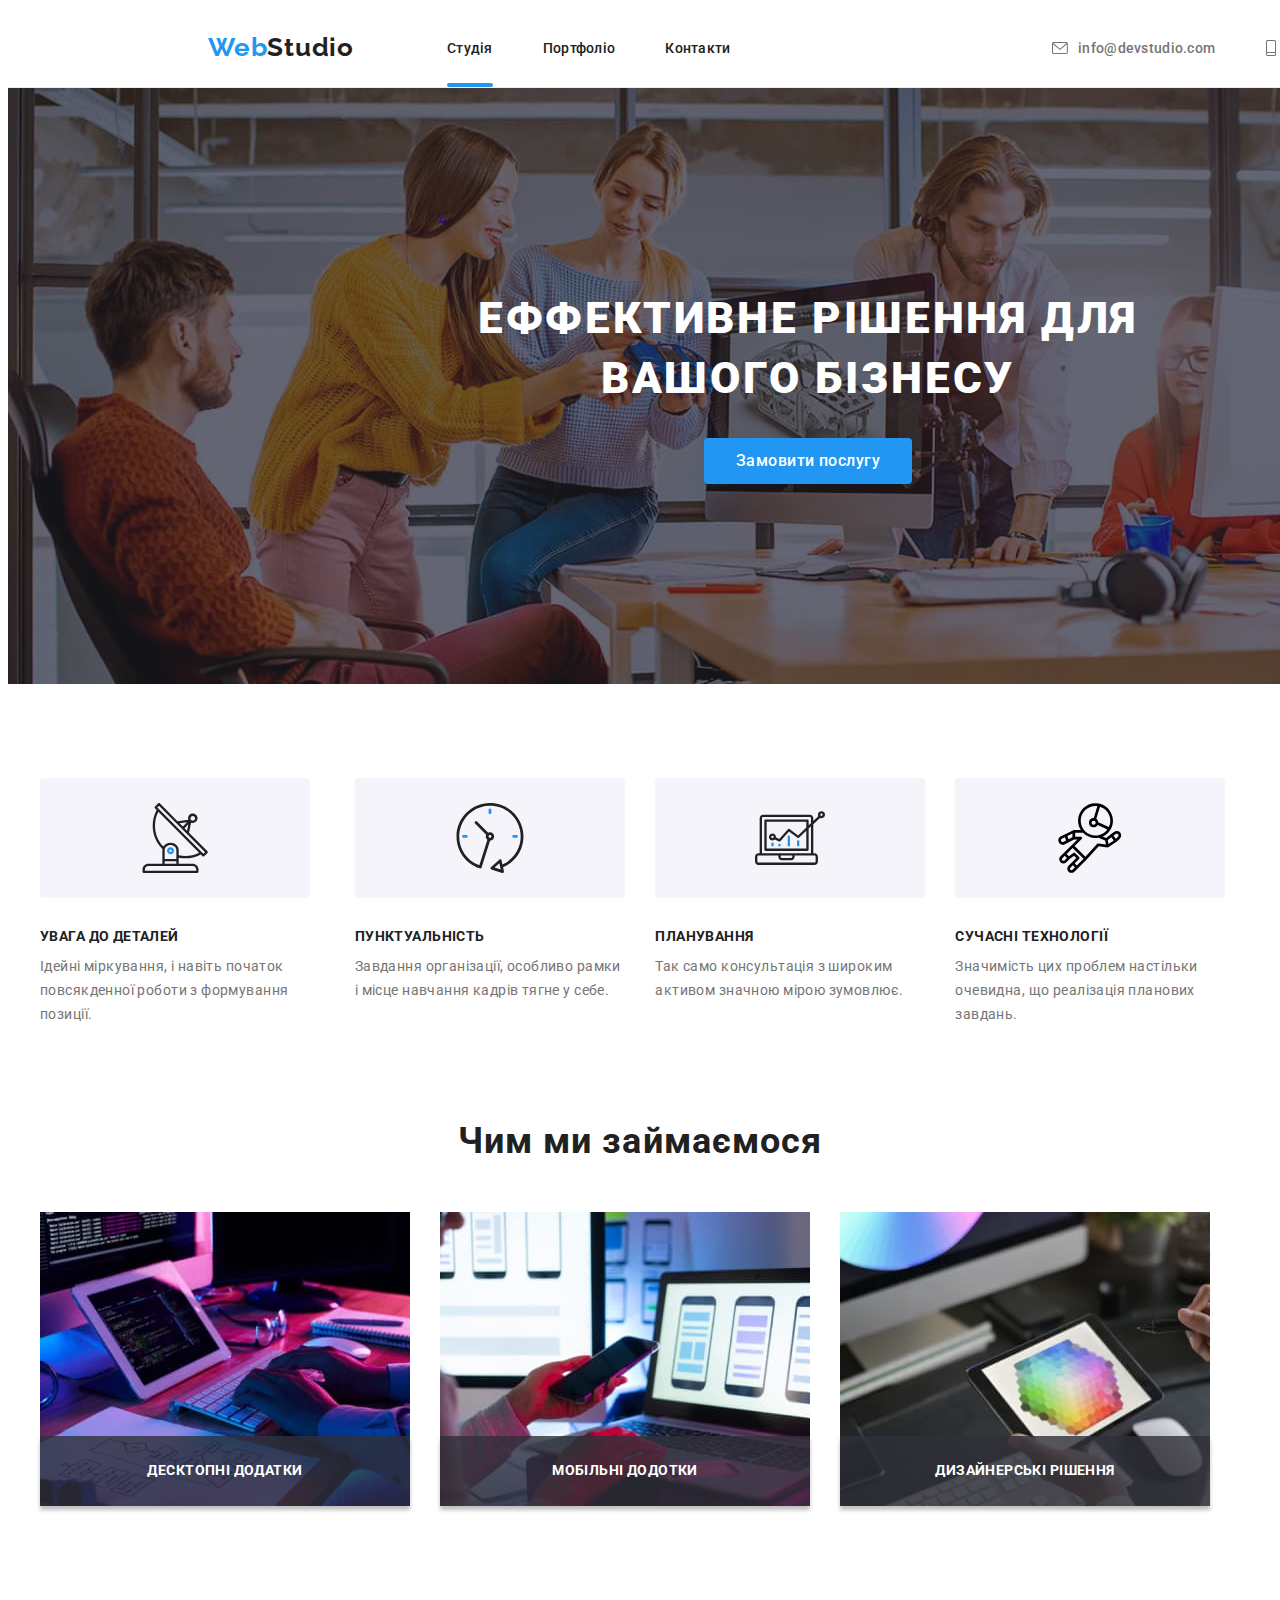
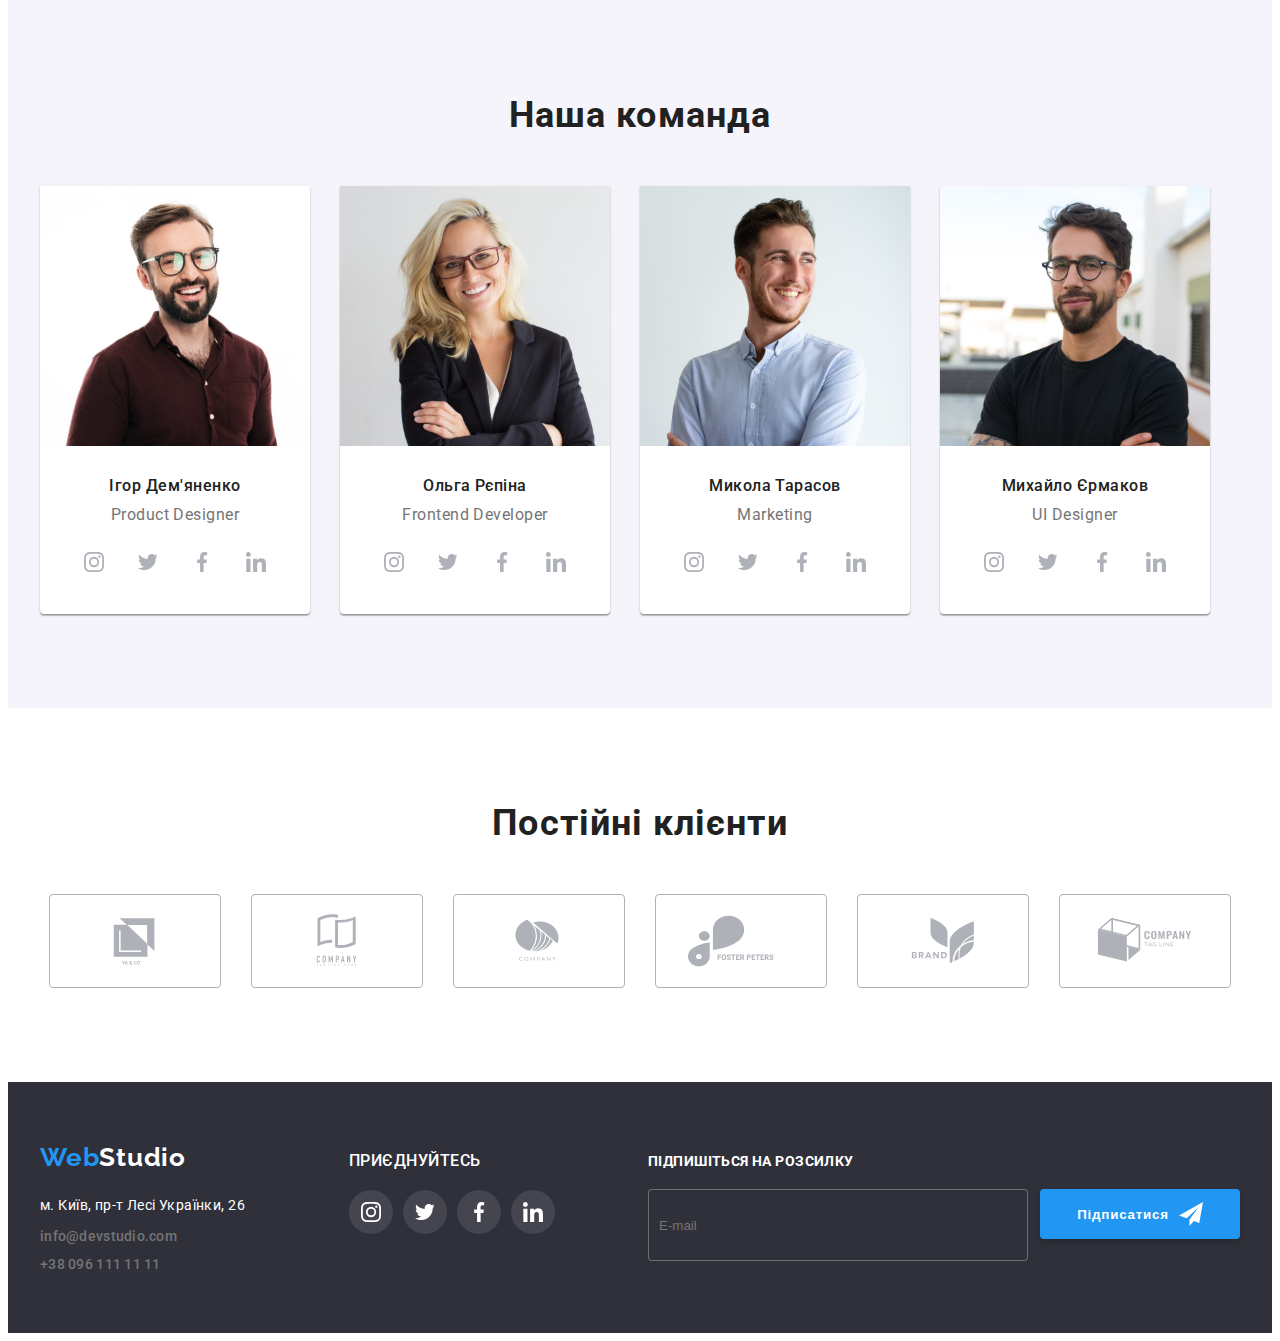
==== commit 7da7f693: "1" ====
--- a/index.html
+++ b/index.html
@@ -313,42 +313,42 @@
 
          <li class="customers-item">
           <a class="customers-link" href="">
-          <svg class="customers-icon" width="106px"height="60px">
+          <svg class="customers-icon" width="106px" height="60px">
             <use href="./imeges/symbol-defs.svg#icon-logo-one" ></use>
           </svg>
           </a>
         </li>
         <li class="customers-item">
           <a class="customers-link" href="">
-          <svg class="customers-icon" width="106px"height="60px">
+          <svg class="customers-icon" width="106px" height="60px">
             <use href="./imeges/symbol-defs.svg#icon-logo" ></use>
           </svg>
           </a>
         </li>
         <li class="customers-item">
           <a class="customers-link" href="">
-          <svg class="customers-icon" width="106px"height="60px">
+          <svg class="customers-icon" width="106px" height="60px">
             <use href="./imeges/symbol-defs.svg#icon-logo-two" ></use>
           </svg>
           </a>
         </li>
         <li class="customers-item">
           <a class="customers-link" href="">
-          <svg class="customers-icon" width="106px"height="60px">
+          <svg class="customers-icon" width="106px" height="60px">
             <use href="./imeges/symbol-defs.svg#icon-logo-three " ></use>
           </svg>
           </a>
         </li>
         <li class="customers-item">
           <a class="customers-link" href="">
-          <svg class="customers-icon" width="106px"height="60px">
+          <svg class="customers-icon" width="106px" height="60px">
             <use href="./imeges/symbol-defs.svg#icon-logo-four" ></use>
           </svg>
           </a>
         </li>
         <li class="customers-item">
           <a class="customers-link" href="">
-          <svg class="customers-icon" width="106px"height="60px">
+          <svg class="customers-icon" width="106px" height="60px">
             <use href="./imeges/symbol-defs.svg#icon-logo-five" ></use>
           </svg>
           </a>
@@ -360,7 +360,7 @@
     <!--Футер-->
     <footer class="footer">
       <div class="container footer-box ">
-        <div class="">
+        <div class="footer-contact-box">
         <a href="./index.html" class="link logo-foter ">Web<span class="logo-accent-footer">Studio</span> </a>
       <address class="footer-adress">
       <ul class="footer-list list">
@@ -448,26 +448,28 @@
                     Залиште свої дані, ми вам передзвонимо
                   </h2>
                   <form class="oline-form">
-                  <div>
+                    <div class="modal-imput-position">
+                  <label for="username" class="modal-text-label">Ім'я</label>
                     <div class="modal-imput-icon-position">
-                  <label for="username" class="modal-label">
-                    <span class="modal-text-label">Ім'я</span>
                     <input  type="text"
                      name="username"
                       class="modal-imput"
-                       placeholder="Ім'я"/>
+                       placeholder="Ім'я"
+                       id="username"
+                       />
                     <svg class="modal-imput-icon" width="12px" height="12px">
                     <use href="./imeges/symbol-defs.svg#icon-person-black">
                     </use>
                   </svg>
-
-                  </label>
+                </div>
                   </div>
-                   <div class="modal-imput-icon-position">
-                  <label><span class="modal-text-label">Телефон</span>
-                   
+                   <div class="modal-imput-position">
+                  <label for="usertel" class="modal-text-label">Телефон</label>
+                    <div class="modal-imput-icon-position">
                     <input  type="tel"
-                     name="usertel" class="modal-imput"
+                     name="usertel" 
+                     class="modal-imput"
+                     id="usertel"
                       placeholder="Телефон"/>
                     <svg class="modal-imput-icon"
                      width="13px"
@@ -475,29 +477,37 @@
                     <use href="./imeges/symbol-defs.svg#icon-phone-black">
                     </use>
                   </svg>
+                </div>
                   
-                  </label>
                   </div>
                   
-                  <div class="modal-imput-icon-position">
-                  <label> <span class="modal-text-label">Пошта</span>
-                    
+                  <div class="modal-imput-position">
+                  <label for="useremail" class="modal-text-label">Пошта</label>
+                    <div class="modal-imput-icon-position">
                     <input  type="email"
                      name="useremail"
                       class="modal-imput" 
-                      placeholder="Пошта"/>
+                      placeholder="Пошта"
+                      id="useremail"/>
                     <svg class="modal-imput-icon" width="15px" height="12px">
                     <use href="./imeges/symbol-defs.svg#icon-email-black">
                     </use>
                   </svg>
-          
-                  </label>
+                </div>
+                  
                   </div>
                   
-                  <div class="modal-imput-icon-position">
-                  <label> <span class="modal-text-label">Коментар</span>
-                    <textarea class="textarea-modal" name="feedback" rows="5" placeholder="Введіть текст"></textarea>
-                  </label>
+                  <div class="modal-imput-textarea-position">
+                  <label for="feedback" class="modal-text-label">Коментар</label>
+                    <textarea class="textarea-modal"
+                     name="feedback" 
+                     rows="5" 
+                     placeholder="Введіть текст"
+                     id="feedback"
+                     >
+                     
+                    </textarea>
+                 
                   </div>
                 <div class="modal-checkbox-position">
                    <input class="modal-checkbox" 
@@ -512,18 +522,18 @@
                                <use href="./imeges/symbol-defs.svg#icon-checkbox"></use>
                                       </svg> 
                                       </span>
-                                  <div class="modal-checkbox-text">Погоджуюся з розсилкою та приймаю</div><a href="" class="modal-checkbox-link">Умови договору</a>
+                                  <p class="modal-checkbox-text">Погоджуюся з розсилкою та приймаю</p><a href="" class="modal-checkbox-link">Умови договору</a>
                                   </label>
                   </div>
-                  <div class="modal-btb-wrap">
-                  <button class="modal-btb-send" type="submit">
+                  <div class="modal-btb-position">
+                  <button class="modal-btb-send  " type="submit">
                     <span class="modal-btb-send-text">Відправити</span>
                   </button>
+                </div>
                   </form>
                   </div>
 
       </div>
-    </div>
     <script src="./js/modal.js"></script>
   </body>
 </html>
--- a/css/styles.css
+++ b/css/styles.css
@@ -420,16 +420,15 @@
 }
 /*-------------ФУТЕР--------------*/
 .footer {
-  
+
   background-color: #2F303A;
   padding-top: 60px;
   padding-bottom: 60px;
   display: flex;
 
 }
-.footer{
-  display: flex;
-  
+.footer-contact-box{
+  flex-grow: 1;
 }
 .footer-list{
 }
@@ -471,6 +470,7 @@
   
 }
 .footer-icon-box{
+  margin-left:  70px;
 }
 .footer-icon-title{
 font-weight: 500;
@@ -513,9 +513,10 @@
 }
 .footer-box{
   display: flex;
-  justify-content: space-between;
+  align-items: baseline;
 }
 .footer-form{
+  margin-left: 93px;
 
 }
 .email-imput-wrap{
@@ -614,6 +615,7 @@
 align-items: center;
 justify-content: center;
 cursor: pointer;
+transition:color 250ms cubic-bezier(0.4, 0, 0.2, 1);
 }
 .modal-button-close:hover, .modal-button-close:focus{
   fill: #2196F3;
@@ -636,11 +638,12 @@
 .modal-imput{
 width: 440px;
 height: 40px;
-margin-bottom: 15px;
 border: 1px solid rgba(33, 33, 33, 0.2);
 border-radius: 4px;
 padding-left: 32px;
 outline: transparent;
+transition:border-color 250ms cubic-bezier(0.4, 0, 0.2, 1),
+transition: color 250ms cubic-bezier(0.4, 0, 0.2, 1);
 }
 .modal-imput:focus,.modal-imput:hover{
  border-color: #2196F3;
@@ -658,30 +661,43 @@
 display: flex;
 flex-direction: column;
  margin-bottom: 4px;
-}
-.modal-imput-icon-position{
+ position: relative;
+ left: 5px;
+}
+.modal-imput-position{
   position: relative;
+  margin-bottom: 10px;
 }
 
 
 .modal-imput-icon{
   position: absolute;
-  top: 50%;
-  left: 10px;
-transform: translateY(-50%);
-}
-
+  top: 55%;
+  left: 15px;
+  
+}
+  .modal-imput-textarea-position{
+    margin-bottom: 20px;
+  } 
 .textarea-modal{
   width: 440px;
   height: 120px;
   resize: none;
-  margin-bottom: 20px;
   padding: 12px 16px;
   border: 1px solid rgba(33, 33, 33, 0.2);
   border-radius: 4px; 
+  transition:border-color 250ms cubic-bezier(0.4, 0, 0.2, 1),
 }
 .textarea-modal:hover,.textarea-modal:focus{
   border-color: #2196F3;
+}
+
+.modal-checkbox-position{
+  margin-bottom: 40px;
+  display: flex;
+  align-items: center;
+  justify-content: center;
+
 }
 .modal-checkbox{
   position: absolute;
@@ -699,7 +715,6 @@
 .modal-checkbox-label{
   display: flex;
   align-items: center;
-  margin-bottom: 30px;
 }
 .checkbox-castom{
 width: 16px;
@@ -743,6 +758,11 @@
 line-height:calc(24/ 14);
 letter-spacing: 0.03em;
 color: #2196F3;
+}
+.modal-btb-position{
+  display: flex;
+  align-items: center;
+  justify-content: center ;
 }
 .modal-btb-send{
   width: 200px;
@@ -753,6 +773,7 @@
   border-radius: 4px;
   box-shadow: 0px 4px 4px rgba(0, 0, 0, 0.15);
   cursor: pointer;
+  
 }
 .modal-btb-send-text{
   font-weight: 700;
@@ -764,10 +785,7 @@
 letter-spacing: 0.06em;
 color: #FFFFFF;
 }
-.modal-btb-wrap{
-  display: flex;
-  justify-content: center;
-}
+
 /*-----------PORTFOLIO-----------*/
 .work {
 }
